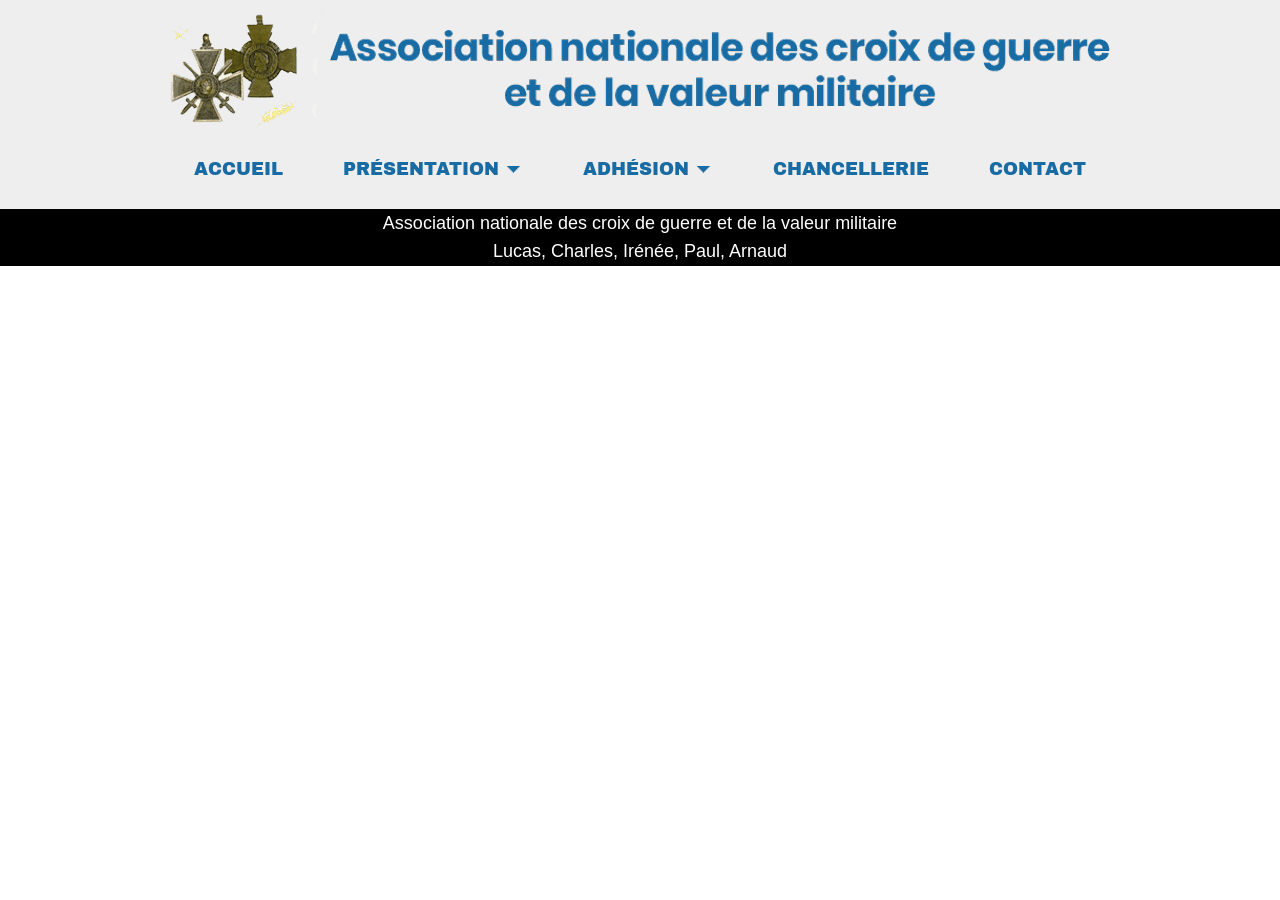
==== index.html @ da8b5007 "Add files via upload" ====
<!DOCTYPE html>
<html lang="fr">
<head>
    <meta charset="UTF-8">
    <meta name="viewport" content="width=device-width, initial-scale=1.0">
    <link rel="stylesheet" href="css/index.css">
    <link rel="preconnect" href="https://fonts.googleapis.com">
    <link rel="preconnect" href="https://fonts.gstatic.com" crossorigin>
    <link href="https://fonts.googleapis.com/css2?family=Archivo+Black&display=swap" rel="stylesheet">
    <title>ANCGVM</title>
</head>
<body>
    <header>
        <div class="logo">
            <img src="image/logo.png" alt="logo">
        </div>
        <nav>
            <ul>
                <li><a href="index.html">ACCUEIL</a></li>
                <li class="dropdown">
                    <a>PRÉSENTATION ⏷</a>
                    <ul class="submenu">
                        <li><a href="html/presentation/histoire.html">HISTOIRE</a></li>
                        <li><a href="html/presentation/mission.html">MISSION</a></li>
                    </ul>
                </li>
                <li class="dropdown">
                    <a>ADHÉSION ⏷</a>
                    <ul class="submenu">
                        <li><a href="html/adhésion/modalité.html">MODALITÉS</a></li>
                        <li><a href="html/adhésion/modalité.html">FORMULAIRE</a></li>
                    </ul>
                </li>
                <li><a href="html/chancellerie.html">CHANCELLERIE</a></li>
                <li><a href="html/contact.html">CONTACT</a></li>
            </ul>
        </nav>
    </header>
    <footer>
        <p>Association nationale des croix de guerre et de la valeur militaire</p>
        <p>Lucas, Charles, Irénée, Paul, Arnaud</p>
    </footer>
</body>
</html>
---- css/index.css ----
* {
    box-sizing: border-box;
    margin: 0;
    padding: 0;
}

.archivo-black-regular {
    font-family: "Archivo Black", sans-serif;
    font-weight: 400;
    font-style: normal;
}

body {
    background-color: #ffffff;
    font-family: Arial, Helvetica, sans-serif;
    font-size: 18px;
    line-height: 1.6;
    color: #333;
    display: flex;
    flex-direction: column;
    min-height: 100vh;
}
h {
    align-items: center;

}
a {
    text-decoration: none;
    color: inherit;
    transition: 0.3s;
}

header {
    background-color: #eeeeee;
    position: sticky;
    top: 0;
    z-index: 1000;
    box-shadow: 0 2px 5px rgba(0, 0, 0, 0.1);
    display: flex;
    flex-direction: column;
    align-items: center;
    padding-top: 10px;
}

header ul {
    list-style-type: none;
    display: flex;
    justify-content: center;
    flex-wrap: wrap;
    padding: 0;
}

header ul li {
    position: relative; 
}

header ul li a {
    display: block;
    font-size: 18px;
    padding: 20px 30px;
    font-family: "Archivo Black", sans-serif;
    color: #196ba3;
    border-bottom: 5px solid transparent; 
    transition: 0.3s;
    text-align: center;
}

header ul li a:hover {
    color: #196ba3; 
    border-bottom: 5px solid #196ba3; 
    background-color: rgba(0, 0, 0, 0.05); 
}

.submenu {
    display: none;
    position: absolute;
    top: 100%;
    left: 0;
    background-color: #eeeeee;
    width: 100%;
    box-shadow: 0 8px 15px rgba(0, 0, 0, 0.1);
    flex-direction: column;
    z-index: 1000;
}

.dropdown:hover .submenu {
    display: flex;
}

.submenu li {
    width: 100%;
}

.submenu li a {
    font-size: 18px;
    padding: 15px 10px;
    border-bottom: none;
    width: 100%;
    text-align: center;
}

.submenu li a:hover {
    border-bottom: none;
    background-color: #196ba3;
    color: #ffffff;
}

footer {
    background-color: black;
    text-align: center;
    color: #ffffff;
}
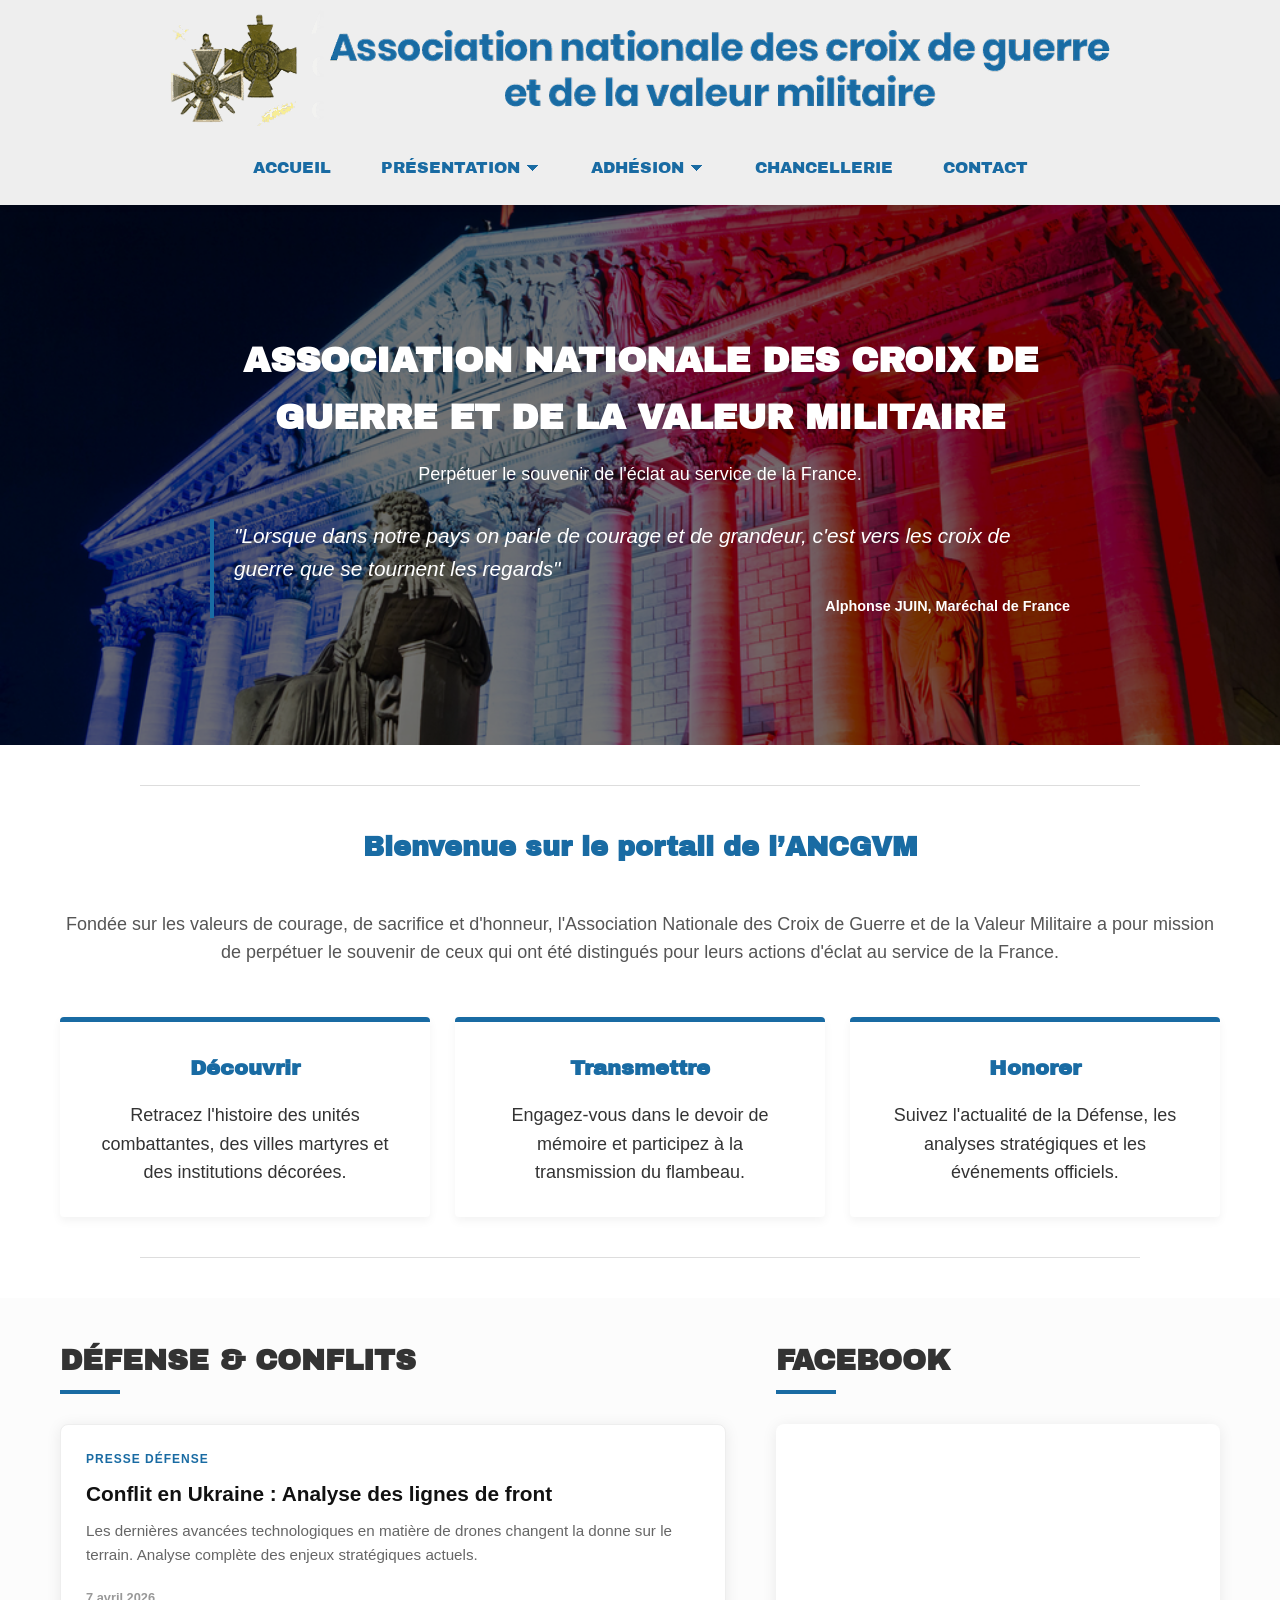
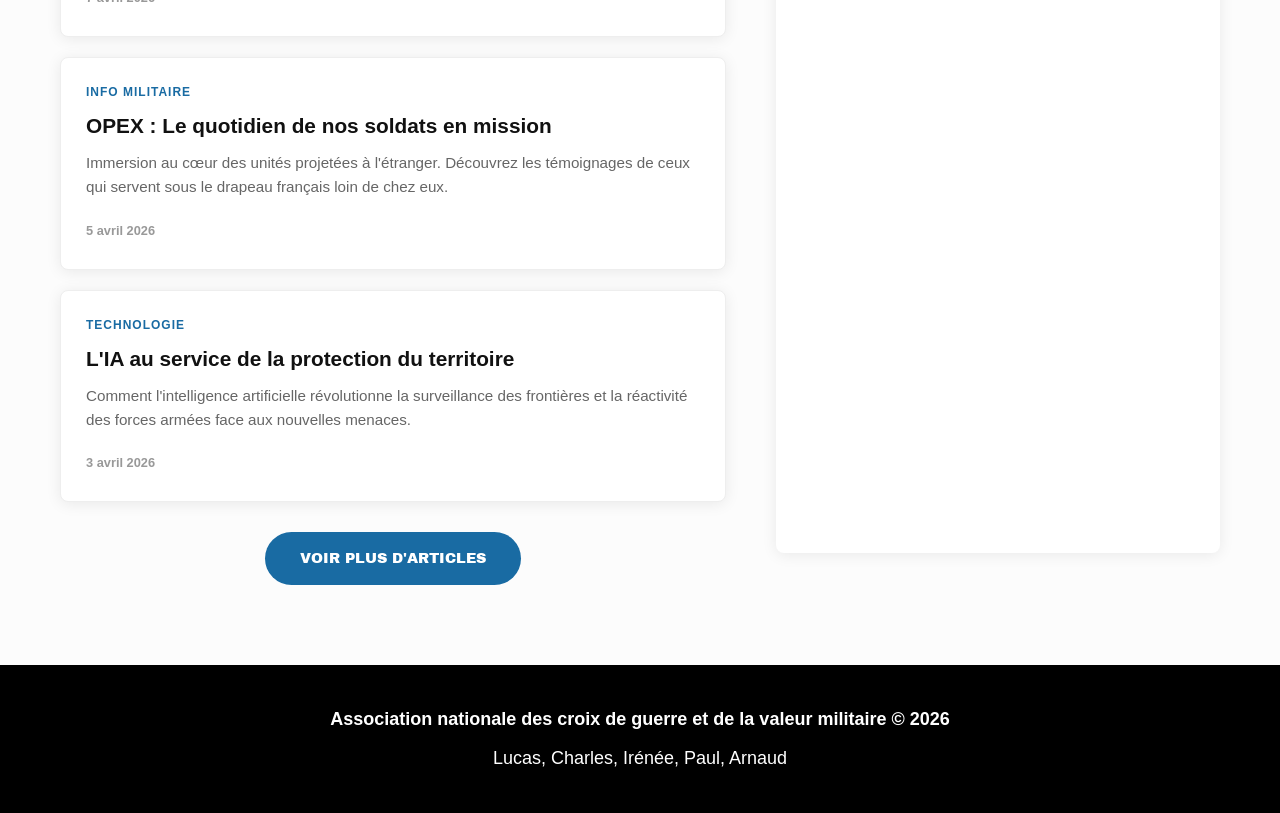
==== commit 75238dd7: "Add files via upload" ====
--- a/index.html
+++ b/index.html
@@ -7,7 +7,7 @@
     <link rel="preconnect" href="https://fonts.googleapis.com">
     <link rel="preconnect" href="https://fonts.gstatic.com" crossorigin>
     <link href="https://fonts.googleapis.com/css2?family=Archivo+Black&display=swap" rel="stylesheet">
-    <title>ANCGVM</title>
+    <title>ANCGVM - Accueil</title>
 </head>
 <body>
     <header>
@@ -36,8 +36,101 @@
             </ul>
         </nav>
     </header>
+
+    <main>
+        <section class="hero">
+            <div class="hero-overlay"></div>
+            <div class="hero-content">
+                <h1>Association Nationale des Croix de Guerre et de la Valeur Militaire</h1>
+                <p class="hero-description">Perpétuer le souvenir de l'éclat au service de la France.</p>
+                <blockquote class="citation">
+                    "Lorsque dans notre pays on parle de courage et de grandeur, c'est vers les croix de guerre que se tournent les regards"
+                    <cite>Alphonse JUIN, Maréchal de France</cite>
+                </blockquote>
+            </div>
+        </section>
+
+        <hr class="section-divider">
+
+        <section class="presentation-section">
+            <div class="container">
+                <h2>Bienvenue sur le portail de l’ANCGVM</h2>
+                <p class="intro-text">Fondée sur les valeurs de courage, de sacrifice et d'honneur, l'Association Nationale des Croix de Guerre et de la Valeur Militaire a pour mission de perpétuer le souvenir de ceux qui ont été distingués pour leurs actions d'éclat au service de la France.</p>
+                
+                <div class="features-grid">
+                    <div class="feature-card">
+                        <h3>Découvrir</h3>
+                        <p>Retracez l'histoire des unités combattantes, des villes martyres et des institutions décorées.</p>
+                    </div>
+                    <div class="feature-card">
+                        <h3>Transmettre</h3>
+                        <p>Engagez-vous dans le devoir de mémoire et participez à la transmission du flambeau.</p>
+                    </div>
+                    <div class="feature-card">
+                        <h3>Honorer</h3>
+                        <p>Suivez l'actualité de la Défense, les analyses stratégiques et les événements officiels.</p>
+                    </div>
+                </div>
+            </div>
+        </section>
+
+        <hr class="section-divider">
+
+        <section class="news-social-section">
+            <div class="container">
+                <div class="dual-grid">
+                    <div class="news-column">
+                        <h2 class="column-title">DÉFENSE & CONFLITS</h2>
+                        <div class="news-feed">
+                            
+                            <a href="https://news.google.com/search?q=Ukraine+guerre+actualité&hl=fr" target="_blank" class="article-card">
+                                <div class="article-content">
+                                    <span class="source">PRESSE DÉFENSE</span>
+                                    <h3>Conflit en Ukraine : Analyse des lignes de front</h3>
+                                    <p>Les dernières avancées technologiques en matière de drones changent la donne sur le terrain. Analyse complète des enjeux stratégiques actuels.</p>
+                                    <span class="news-date">7 avril 2026</span>
+                                </div>
+                            </a>
+
+                            <a href="https://news.google.com/search?q=Armée+française+opex&hl=fr" target="_blank" class="article-card">
+                                <div class="article-content">
+                                    <span class="source">INFO MILITAIRE</span>
+                                    <h3>OPEX : Le quotidien de nos soldats en mission</h3>
+                                    <p>Immersion au cœur des unités projetées à l'étranger. Découvrez les témoignages de ceux qui servent sous le drapeau français loin de chez eux.</p>
+                                    <span class="news-date">5 avril 2026</span>
+                                </div>
+                            </a>
+
+                            <a href="https://news.google.com/search?q=Innovation+défense+France&hl=fr" target="_blank" class="article-card">
+                                <div class="article-content">
+                                    <span class="source">TECHNOLOGIE</span>
+                                    <h3>L'IA au service de la protection du territoire</h3>
+                                    <p>Comment l'intelligence artificielle révolutionne la surveillance des frontières et la réactivité des forces armées face aux nouvelles menaces.</p>
+                                    <span class="news-date">3 avril 2026</span>
+                                </div>
+                            </a>
+
+                            <div class="btn-container">
+                                <a href="https://news.google.com/search?q=guerre&hl=fr" target="_blank" class="btn-more">VOIR PLUS D'ARTICLES</a>
+                            </div>
+                        </div>
+                    </div>
+
+                    <div class="social-column">
+                        <h2 class="column-title">FACEBOOK</h2>
+                        <div class="fb-wrapper">
+                            <iframe src="https://www.facebook.com/plugins/page.php?href=https%3A%2F%2Fwww.facebook.com%2FAncgvm&tabs=timeline&width=500&height=500&small_header=false&adapt_container_width=true&hide_cover=false&show_facepile=true&appId" 
+                                width="500" height="700" style="border:none;overflow:hidden" scrolling="no" frameborder="0" allowfullscreen="true" allow="autoplay; clipboard-write; encrypted-media; picture-in-picture; web-share">
+                            </iframe>
+                        </div>
+                    </div>
+                </div>
+            </div>
+        </section>
+    </main>
+
     <footer>
-        <p>Association nationale des croix de guerre et de la valeur militaire</p>
+        <p>Association nationale des croix de guerre et de la valeur militaire © 2026</p>
         <p>Lucas, Charles, Irénée, Paul, Arnaud</p>
     </footer>
 </body>
--- a/css/index.css
+++ b/css/index.css
@@ -4,15 +4,9 @@
     padding: 0;
 }
 
-.archivo-black-regular {
-    font-family: "Archivo Black", sans-serif;
-    font-weight: 400;
-    font-style: normal;
-}
-
 body {
     background-color: #ffffff;
-    font-family: Arial, Helvetica, sans-serif;
+    font-family: 'Segoe UI', Tahoma, Geneva, Verdana, sans-serif;
     font-size: 18px;
     line-height: 1.6;
     color: #333;
@@ -20,10 +14,7 @@
     flex-direction: column;
     min-height: 100vh;
 }
-h {
-    align-items: center;
-
-}
+
 a {
     text-decoration: none;
     color: inherit;
@@ -50,19 +41,14 @@
     padding: 0;
 }
 
-header ul li {
-    position: relative; 
-}
-
 header ul li a {
     display: block;
-    font-size: 18px;
-    padding: 20px 30px;
+    font-size: 16px;
+    padding: 20px 25px;
     font-family: "Archivo Black", sans-serif;
     color: #196ba3;
     border-bottom: 5px solid transparent; 
     transition: 0.3s;
-    text-align: center;
 }
 
 header ul li a:hover {
@@ -77,36 +63,250 @@
     top: 100%;
     left: 0;
     background-color: #eeeeee;
-    width: 100%;
+    width: 200px;
     box-shadow: 0 8px 15px rgba(0, 0, 0, 0.1);
     flex-direction: column;
-    z-index: 1000;
 }
 
 .dropdown:hover .submenu {
     display: flex;
 }
 
-.submenu li {
-    width: 100%;
-}
-
 .submenu li a {
-    font-size: 18px;
-    padding: 15px 10px;
+    padding: 15px;
     border-bottom: none;
     width: 100%;
-    text-align: center;
 }
 
 .submenu li a:hover {
-    border-bottom: none;
     background-color: #196ba3;
     color: #ffffff;
+    border-bottom: none;
+}
+
+.hero {
+    position: relative;
+    height: 60vh;
+    min-height: 400px;
+    background: url('../image/batiment.png') center/cover no-repeat;
+    display: flex;
+    align-items: center;
+    justify-content: center;
+    color: white;
+    text-align: center;
+}
+
+.hero-overlay {
+    position: absolute;
+    inset: 0;
+    background: rgba(0, 0, 0, 0.55);
+}
+
+.hero-content {
+    position: relative;
+    z-index: 2;
+    max-width: 900px;
+    padding: 20px;
+}
+
+.hero-content h1 {
+    font-family: "Archivo Black", sans-serif;
+    font-size: 2.2rem;
+    text-transform: uppercase;
+    margin-bottom: 15px;
+}
+
+.citation {
+    font-size: 1.3rem;
+    font-style: italic;
+    border-left: 4px solid #196ba3;
+    padding-left: 20px;
+    text-align: left;
+    margin-top: 30px;
+}
+
+.citation cite {
+    display: block;
+    font-size: 0.9rem;
+    font-style: normal;
+    text-align: right;
+    font-weight: bold;
+    margin-top: 10px;
+}
+
+.container {
+    max-width: 1200px;
+    margin: 0 auto;
+    padding: 0 20px;
+}
+
+.section-divider {
+    border: none;
+    border-top: 1px solid #ddd;
+    margin: 40px auto;
+    max-width: 1000px;
+}
+
+.presentation-section h2 {
+    font-family: "Archivo Black", sans-serif;
+    color: #196ba3;
+    text-align: center;
+    margin-bottom: 40px;
+}
+
+.intro-text {
+    text-align: center;
+    color: #555;
+    margin-bottom: 50px;
+}
+
+.features-grid {
+    display: grid;
+    grid-template-columns: repeat(auto-fit, minmax(280px, 1fr));
+    gap: 25px;
+}
+
+.feature-card {
+    background: #fff;
+    padding: 30px;
+    border-radius: 4px;
+    text-align: center;
+    box-shadow: 0 4px 10px rgba(0,0,0,0.05);
+    border-top: 5px solid #196ba3;
+}
+
+.feature-card h3 {
+    font-family: "Archivo Black", sans-serif;
+    margin-bottom: 15px;
+    color: #196ba3;
+}
+
+.news-social-section {
+    padding: 40px 0 80px;
+    background-color: #fcfcfc;
+}
+
+.dual-grid {
+    display: grid;
+    grid-template-columns: 1.2fr 0.8fr;
+    gap: 50px;
+}
+
+.column-title {
+    font-family: "Archivo Black", sans-serif;
+    font-size: 1.8rem;
+    margin-bottom: 30px;
+    color: #333;
+    position: relative;
+    padding-bottom: 10px;
+}
+
+.column-title::after {
+    content: "";
+    position: absolute;
+    bottom: 0;
+    left: 0;
+    width: 60px;
+    height: 4px;
+    background-color: #196ba3;
+}
+
+.article-card {
+    display: block;
+    background: white;
+    margin-bottom: 20px;
+    border-radius: 8px;
+    overflow: hidden;
+    box-shadow: 0 2px 15px rgba(0,0,0,0.08);
+    transition: transform 0.3s ease, box-shadow 0.3s ease;
+    border: 1px solid #eee;
+}
+
+.article-card:hover {
+    transform: translateY(-5px);
+    box-shadow: 0 8px 25px rgba(0,0,0,0.12);
+}
+
+.article-content {
+    padding: 25px;
+}
+
+.source {
+    display: block;
+    color: #196ba3;
+    font-size: 0.75rem;
+    font-weight: 900;
+    text-transform: uppercase;
+    letter-spacing: 1px;
+    margin-bottom: 10px;
+}
+
+.article-card h3 {
+    font-size: 1.3rem;
+    color: #111;
+    margin-bottom: 12px;
+    line-height: 1.3;
+}
+
+.article-card p {
+    font-size: 0.95rem;
+    color: #666;
+    margin-bottom: 15px;
+}
+
+.news-date {
+    font-size: 0.8rem;
+    color: #999;
+    font-weight: bold;
+}
+
+.btn-container {
+    margin-top: 30px;
+    text-align: center;
+}
+
+.btn-more {
+    display: inline-block;
+    background: #196ba3;
+    color: white;
+    padding: 15px 35px;
+    font-family: "Archivo Black", sans-serif;
+    font-size: 0.9rem;
+    border-radius: 50px;
+    transition: background 0.3s;
+}
+
+.btn-more:hover {
+    background: #000;
+}
+
+.fb-wrapper {
+    background: white;
+    padding: 10px;
+    border-radius: 8px;
+    box-shadow: 0 2px 15px rgba(0,0,0,0.08);
+}
+
+.fb-wrapper iframe {
+    width: 100%;
 }
 
 footer {
-    background-color: black;
-    text-align: center;
-    color: #ffffff;
+    background: #000;
+    color: #fff;
+    text-align: center;
+    padding: 40px 20px;
+    margin-top: auto;
+}
+
+footer p:first-child {
+    font-weight: bold;
+    margin-bottom: 10px;
+}
+
+@media (max-width: 992px) {
+    .dual-grid {
+        grid-template-columns: 1fr;
+    }
+    .hero-content h1 { font-size: 1.8rem; }
 }
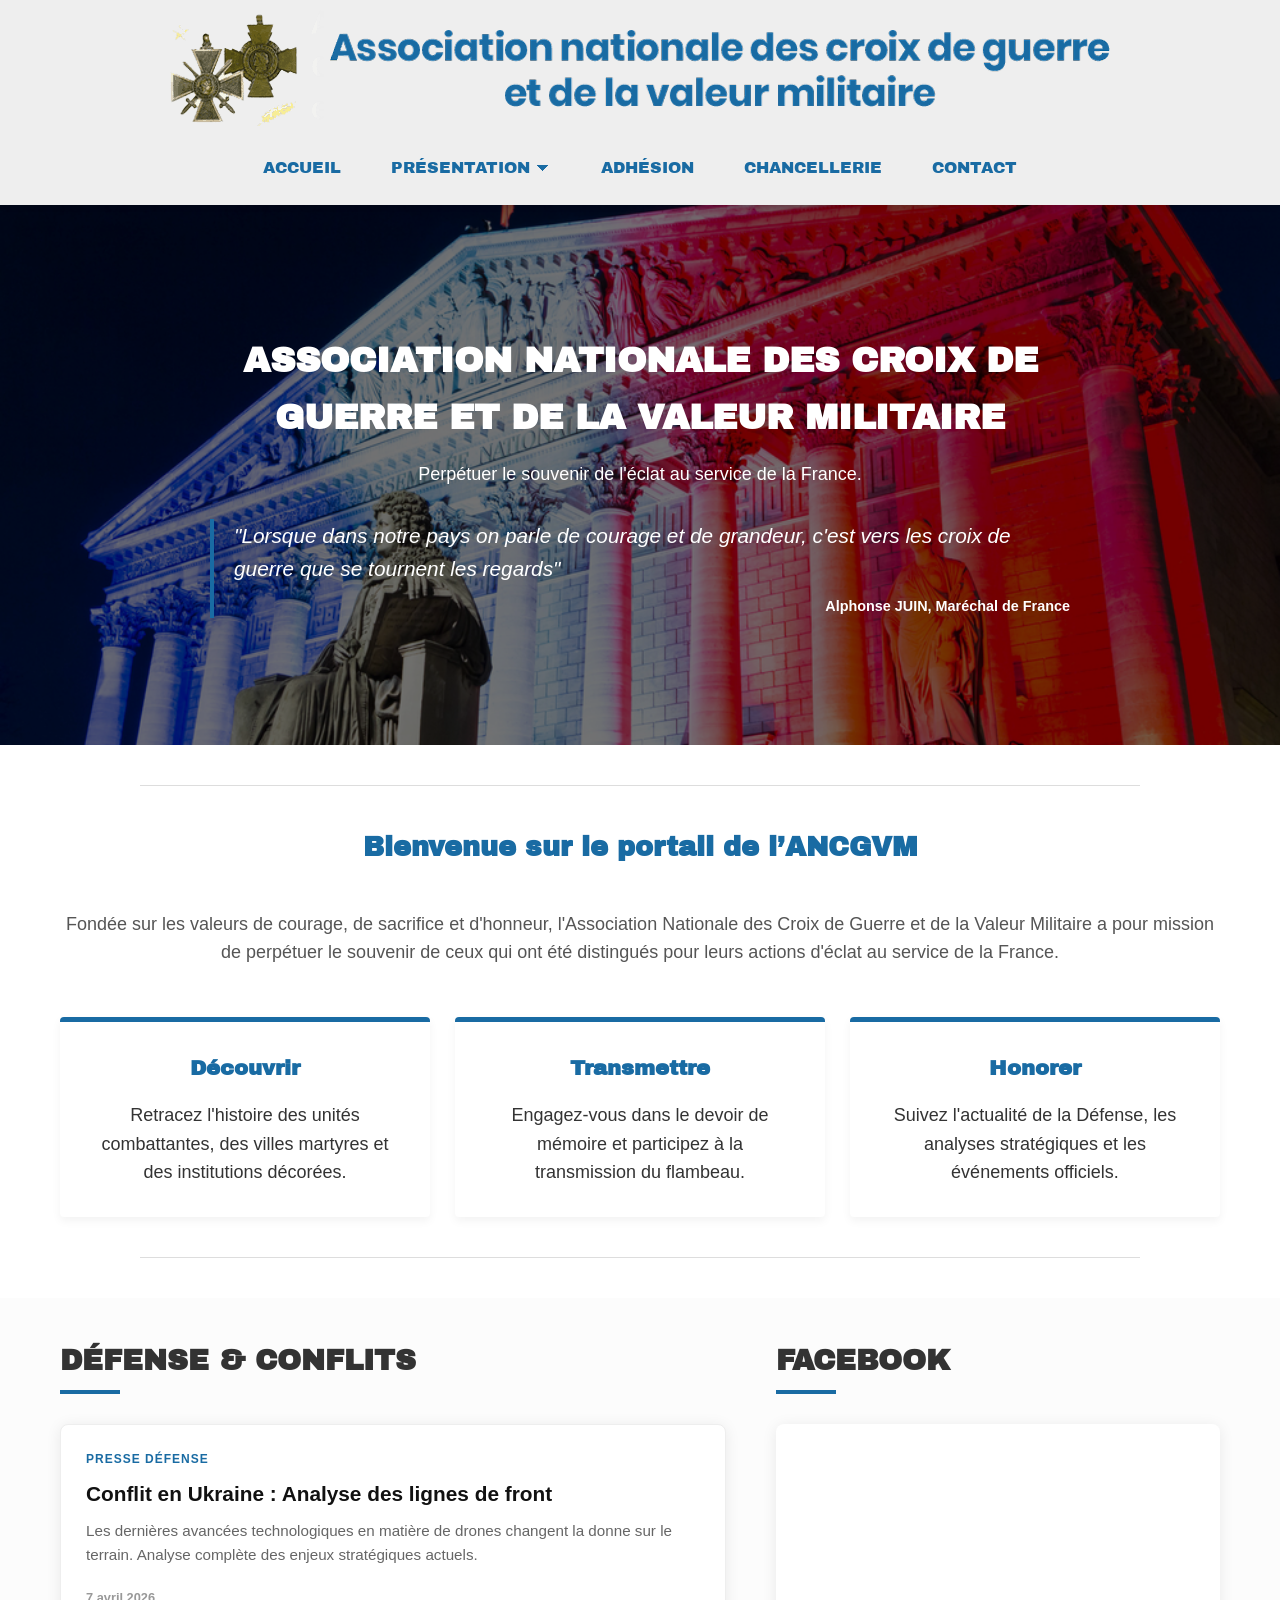
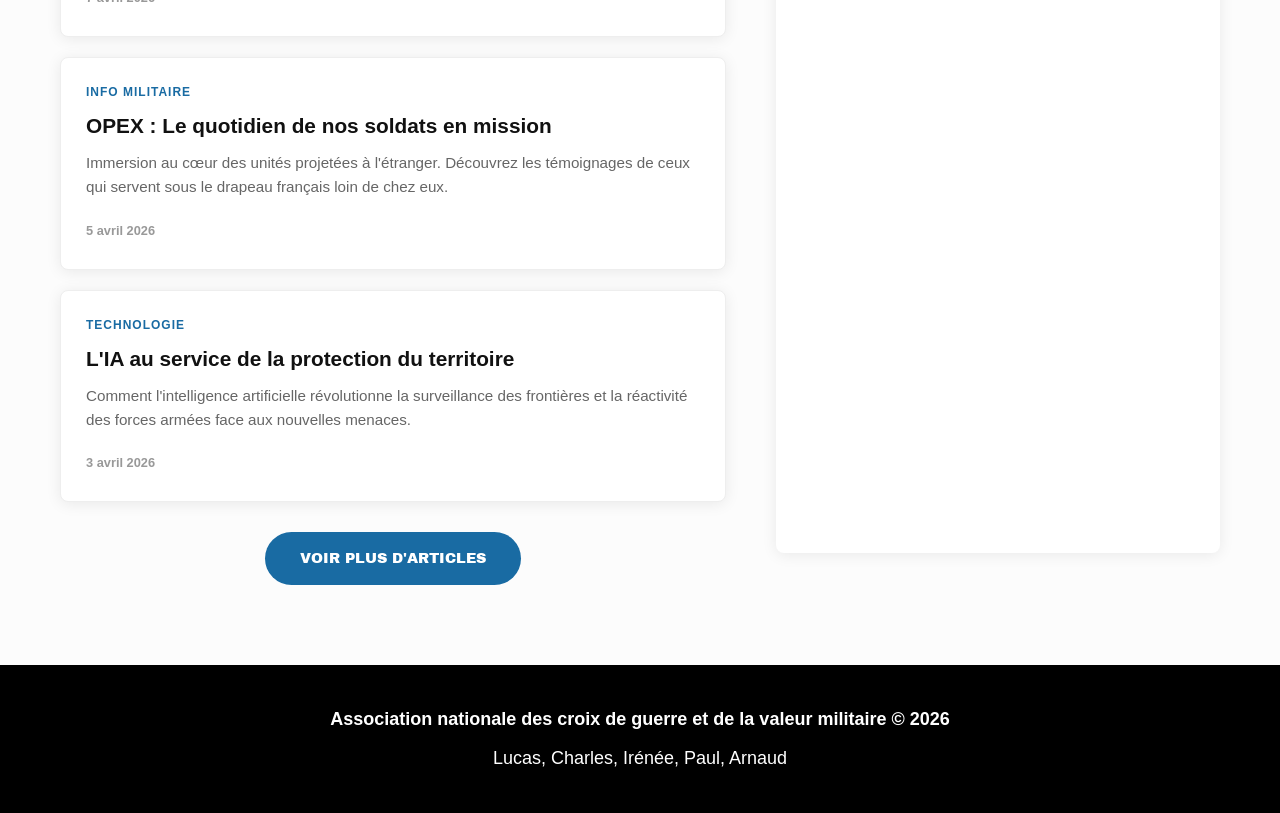
==== commit 5a902141: "Add files via upload" ====
--- a/index.html
+++ b/index.html
@@ -24,13 +24,7 @@
                         <li><a href="html/presentation/mission.html">MISSION</a></li>
                     </ul>
                 </li>
-                <li class="dropdown">
-                    <a>ADHÉSION ⏷</a>
-                    <ul class="submenu">
-                        <li><a href="html/adhésion/modalité.html">MODALITÉS</a></li>
-                        <li><a href="html/adhésion/modalité.html">FORMULAIRE</a></li>
-                    </ul>
-                </li>
+                <li><a href="html/adhésion/adhesion.html">ADHÉSION</a></li>
                 <li><a href="html/chancellerie.html">CHANCELLERIE</a></li>
                 <li><a href="html/contact.html">CONTACT</a></li>
             </ul>
--- a/css/index.css
+++ b/css/index.css
@@ -68,6 +68,12 @@
     flex-direction: column;
 }
 
+.dropdown {
+    position: relative;
+    text-align: center;
+}
+
+
 .dropdown:hover .submenu {
     display: flex;
 }
@@ -309,4 +315,4 @@
         grid-template-columns: 1fr;
     }
     .hero-content h1 { font-size: 1.8rem; }
-}+}
